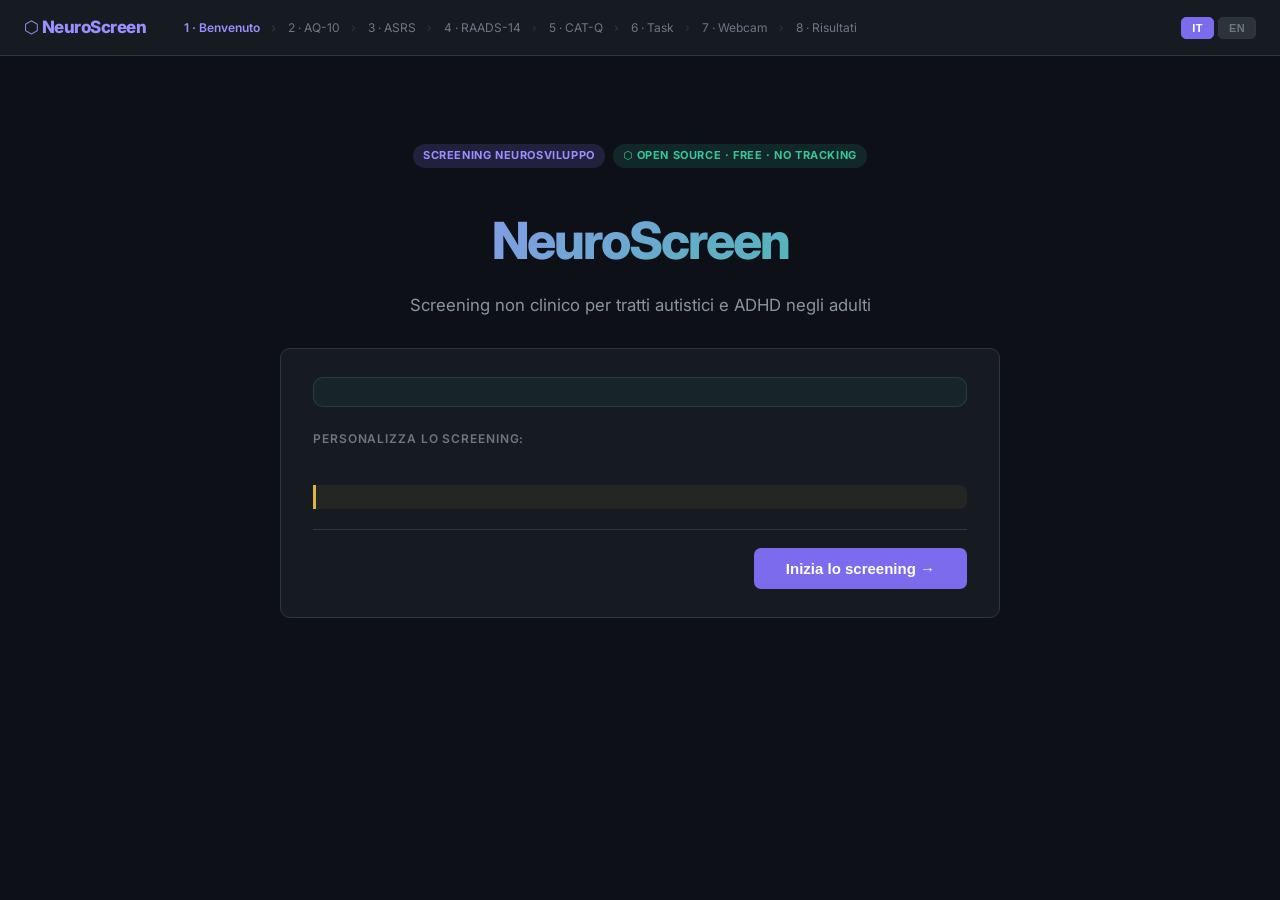
==== index.html @ d25cb87c "Initial release — NeuroScreen ASD/ADHD screener Vanilla HTML/CSS/JS app for neurodevelopmental self-" ====
<!DOCTYPE html>
<html lang="it" id="html-root">
<head>
  <meta charset="UTF-8">
  <meta name="viewport" content="width=device-width, initial-scale=1.0">
  <title>NeuroScreen — Screening ASD & ADHD</title>
  <link rel="preconnect" href="https://fonts.googleapis.com">
  <link rel="preconnect" href="https://fonts.gstatic.com" crossorigin>
  <link href="https://fonts.googleapis.com/css2?family=Inter:wght@400;500;600;700;800&display=swap" rel="stylesheet">
  <link rel="stylesheet" href="style.css">
</head>
<body>

<header>
  <div class="logo">⬡ NeuroScreen</div>
  <nav id="steps">
    <div class="step-item active" id="step-welcome">1 · Benvenuto</div>
    <div class="step-item"        id="step-aq10">2 · AQ-10</div>
    <div class="step-item"        id="step-asrs">3 · ASRS</div>
    <div class="step-item"        id="step-raads14">4 · RAADS-14</div>
    <div class="step-item"        id="step-catq">5 · CAT-Q</div>
    <div class="step-item"        id="step-tasks">6 · Task</div>
    <div class="step-item"        id="step-webcam">7 · Webcam</div>
    <div class="step-item"        id="step-results">8 · Risultati</div>
  </nav>
  <div class="lang-switch">
    <button id="lang-it" class="lang-btn active" onclick="NS.setLang('it')">IT</button>
    <button id="lang-en" class="lang-btn"        onclick="NS.setLang('en')">EN</button>
  </div>
</header>

<main>

  <!-- ═══════════════ WELCOME ═══════════════ -->
  <section id="screen-welcome" class="screen active">

    <div class="wlc-hero">
      <div class="wlc-hero-badges">
        <span class="badge badge-purple" id="wlc-badge">Screening neurosviluppo</span>
        <span class="badge oss-pill">⬡ Open Source · Free · No Tracking</span>
      </div>
      <h1 id="wlc-title">NeuroScreen</h1>
      <p class="subtitle" id="wlc-subtitle">Screening non clinico per tratti autistici e ADHD negli adulti</p>
    </div>

    <div class="card">
      <div class="oss-notice" id="wlc-oss"></div>

      <h3 class="section-label" id="wlc-select-title">Personalizza lo screening:</h3>
      <div class="test-grid" id="wlc-test-grid"></div>

      <div class="disclaimer" id="wlc-disclaimer"></div>

      <div class="wlc-footer">
        <p id="wlc-duration"></p>
        <button class="btn btn-primary btn-lg" id="wlc-start" onclick="NS.start()">
          Inizia lo screening →
        </button>
      </div>
    </div>

  </section>

  <!-- ═══════════════ AQ-10 ═══════════════ -->
  <section id="screen-aq10" class="screen">
    <div class="card">
      <span class="badge badge-purple" id="aq10-badge">AQ-10 · Autism Spectrum Quotient</span>
      <div class="q-header">
        <h2 id="aq10-num-label">Domanda <span id="aq10-num">1</span> di 10</h2>
        <div class="progress-track">
          <div class="progress-fill" id="aq10-bar" style="width:0%"></div>
        </div>
      </div>
      <div class="question-text" id="aq10-text"></div>
      <div class="options-list"  id="aq10-opts"></div>
      <div class="q-nav">
        <button class="btn btn-outline" id="aq10-prev" onclick="NS.aq10Prev()">← Indietro</button>
        <button class="btn btn-primary" id="aq10-next" onclick="NS.aq10Next()" disabled>Avanti →</button>
      </div>
    </div>
  </section>

  <!-- ═══════════════ ASRS ═══════════════ -->
  <section id="screen-asrs" class="screen">
    <div class="card">
      <span class="badge badge-teal" id="asrs-badge">ASRS-v1.1 Parte A · ADHD</span>
      <div class="q-header">
        <h2 id="asrs-num-label">Domanda <span id="asrs-num">1</span> di 6</h2>
        <div class="progress-track">
          <div class="progress-fill" id="asrs-bar" style="width:0%"></div>
        </div>
      </div>
      <div class="question-text" id="asrs-text"></div>
      <div class="options-list"  id="asrs-opts"></div>
      <div class="q-nav">
        <button class="btn btn-outline" id="asrs-prev" onclick="NS.asrsPrev()">← Indietro</button>
        <button class="btn btn-primary" id="asrs-next" onclick="NS.asrsNext()" disabled>Avanti →</button>
      </div>
    </div>
  </section>

  <!-- ═══════════════ RAADS-14 ═══════════════ -->
  <section id="screen-raads14" class="screen">
    <div class="card">
      <span class="badge badge-purple" id="raads14-badge">RAADS-14 · Ritvo Autism Scale</span>
      <div class="q-header">
        <h2 id="raads14-num-label">Domanda <span id="raads14-num">1</span> di 14</h2>
        <div class="progress-track">
          <div class="progress-fill" id="raads14-bar" style="width:0%"></div>
        </div>
      </div>
      <div id="raads14-note"></div>
      <div class="question-text" id="raads14-text"></div>
      <div class="options-list"  id="raads14-opts"></div>
      <div class="q-nav">
        <button class="btn btn-outline" id="raads14-prev" onclick="NS.raads14Prev()">← Indietro</button>
        <button class="btn btn-primary" id="raads14-next" onclick="NS.raads14Next()" disabled>Avanti →</button>
      </div>
    </div>
  </section>

  <!-- ═══════════════ CAT-Q ═══════════════ -->
  <section id="screen-catq" class="screen">
    <div class="card">
      <span class="badge badge-warn" id="catq-badge">CAT-Q · Camouflaging Autistic Traits</span>
      <div class="q-header">
        <h2>Domanda <span id="catq-num">1</span> di 25</h2>
        <div class="progress-track">
          <div class="progress-fill" id="catq-bar" style="width:0%"></div>
        </div>
      </div>
      <div id="catq-instr"></div>
      <div class="question-text" id="catq-text"></div>
      <div id="catq-opts" style="margin-bottom:24px"></div>
      <div class="q-nav">
        <button class="btn btn-outline" id="catq-prev" onclick="NS.catqPrev()">← Indietro</button>
        <button class="btn btn-primary" id="catq-next" onclick="NS.catqNext()" disabled>Avanti →</button>
      </div>
      <div style="text-align:center;margin-top:14px">
        <button class="btn btn-outline" id="catq-skip" onclick="NS.skipCatq()" style="font-size:12px;opacity:.7">Salta questo test →</button>
      </div>
    </div>
  </section>

  <!-- ═══════════════ TASKS ═══════════════ -->
  <section id="screen-tasks" class="screen">
    <!-- rendered by JS -->
  </section>

  <!-- ═══════════════ WEBCAM ═══════════════ -->
  <section id="screen-webcam" class="screen">
    <!-- rendered by JS -->
  </section>

  <!-- ═══════════════ RESULTS ═══════════════ -->
  <section id="screen-results" class="screen">
    <!-- rendered by JS -->
  </section>

</main>

<!-- load order matters: lang → ui → data → state → logic → main -->
<script src="js/lang.js"></script>
<script src="js/ui.js"></script>
<script src="js/data.js"></script>
<script src="js/state.js"></script>
<script src="js/scoring.js"></script>
<script src="js/nav.js"></script>
<script src="js/tasks.js"></script>
<script src="js/aq10.js"></script>
<script src="js/asrs.js"></script>
<script src="js/raads.js"></script>
<script src="js/catq.js"></script>
<script src="js/cpt.js"></script>
<script src="js/social.js"></script>
<script src="js/webcam.js"></script>
<script src="js/refs.js"></script>
<script src="js/results.js"></script>
<script src="js/storage.js"></script>
<script src="js/main.js"></script>
</body>
</html>
---- style.css ----
/* NeuroScreen — ASD & ADHD Screener */

*, *::before, *::after { box-sizing: border-box; margin: 0; padding: 0; }

:root {
  --bg:       #0d1117;
  --surf:     #161b22;
  --surf2:    #21262d;
  --surf3:    #2d333b;
  --border:   #30363d;
  --primary:  #7c6bec;
  --primary2: #9d8eff;
  --teal:     #3fb950;
  --teal2:    #38c4a0;
  --warn:     #e3b341;
  --danger:   #f85149;
  --text:     #c9d1d9;
  --text2:    #8b949e;
  --text3:    #6e7681;
  --radius:   10px;
  --shadow:   0 4px 24px rgba(0,0,0,.4);
}

body {
  font-family: 'Inter', 'Segoe UI', system-ui, -apple-system, sans-serif;
  background: var(--bg);
  color: var(--text);
  min-height: 100vh;
  line-height: 1.6;
  font-size: 15px;
  -webkit-font-smoothing: antialiased;
}

/* ── Header / Steps ── */
header {
  display: flex;
  align-items: center;
  gap: 24px;
  padding: 0 24px;
  height: 56px;
  background: var(--surf);
  border-bottom: 1px solid var(--border);
  position: sticky;
  top: 0;
  z-index: 100;
}

.logo {
  font-size: 17px;
  font-weight: 800;
  color: var(--primary2);
  letter-spacing: -0.5px;
  white-space: nowrap;
}

#steps {
  display: flex;
  align-items: center;
  gap: 0;
  overflow-x: auto;
  scrollbar-width: none;
}
#steps::-webkit-scrollbar { display: none; }

.step-item {
  display: flex;
  align-items: center;
  gap: 6px;
  padding: 6px 14px;
  font-size: 12px;
  color: var(--text3);
  white-space: nowrap;
  position: relative;
  transition: color .2s;
}
.step-item::after {
  content: '›';
  position: absolute;
  right: -2px;
  color: var(--border);
}
.step-item:last-child::after { display: none; }
.step-item.active  { color: var(--primary2); font-weight: 600; }
.step-item.done    { color: var(--teal); }

/* ── Screens ── */
main { max-width: 760px; margin: 0 auto; padding: 36px 20px 80px; }

.screen { display: none; }
.screen.active { display: block; animation: fadeUp .25s ease; }

@keyframes fadeUp {
  from { opacity: 0; transform: translateY(8px); }
  to   { opacity: 1; transform: translateY(0); }
}

/* ── Card ── */
.card {
  background: var(--surf);
  border: 1px solid var(--border);
  border-radius: var(--radius);
  padding: 28px 32px;
  margin-bottom: 20px;
}

.card-sm { padding: 20px 24px; }

/* ── Badge ── */
.badge {
  display: inline-block;
  padding: 3px 10px;
  border-radius: 20px;
  font-size: 11px;
  font-weight: 700;
  letter-spacing: .6px;
  text-transform: uppercase;
  margin-bottom: 14px;
}
.badge-purple { background: rgba(124,107,236,.18); color: var(--primary2); }
.badge-teal   { background: rgba(56,196,160,.15);  color: var(--teal2); }
.badge-warn   { background: rgba(227,179,65,.15);  color: var(--warn); }

/* ── Typography ── */
h1 { font-size: 2rem; font-weight: 700; letter-spacing: -0.5px; margin-bottom: 8px; }
h2 { font-size: 1.35rem; font-weight: 600; margin-bottom: 6px; letter-spacing: -0.3px; }
h3 { font-size: 1rem; font-weight: 600; margin-bottom: 6px; }
p  { color: var(--text2); margin-bottom: 12px; }
p:last-child { margin-bottom: 0; }

.subtitle { font-size: 1.05rem; color: var(--text2); margin-bottom: 20px; }
.section-label {
  font-size: 0.75rem;
  text-transform: uppercase;
  letter-spacing: 0.9px;
  color: var(--text3);
  font-weight: 600;
  margin-bottom: 14px;
}

/* ── Disclaimer box ── */
.disclaimer {
  background: rgba(227,179,65,.07);
  border-left: 3px solid var(--warn);
  border-radius: 0 8px 8px 0;
  padding: 12px 16px;
  margin: 16px 0;
  font-size: 13px;
  color: var(--text2);
}
.disclaimer strong { color: var(--warn); }

/* ── Feature list (legacy, kept for compat) ── */
.features-list {
  list-style: none;
  margin: 16px 0 20px;
}
.features-list li {
  padding: 8px 0;
  border-bottom: 1px solid var(--border);
  font-size: 14px;
  color: var(--text2);
}
.features-list li:last-child { border-bottom: none; }
.features-list li strong { color: var(--text); }

/* ── Welcome hero ── */
.wlc-hero {
  text-align: center;
  padding: 52px 20px 30px;
}
.wlc-hero-badges {
  display: flex;
  align-items: center;
  justify-content: center;
  flex-wrap: wrap;
  gap: 8px;
  margin-bottom: 18px;
}
.wlc-hero h1 {
  font-size: 3.2rem;
  font-weight: 800;
  letter-spacing: -2px;
  margin-bottom: 10px;
  background: linear-gradient(135deg, var(--primary2) 0%, var(--teal2) 100%);
  -webkit-background-clip: text;
  -webkit-text-fill-color: transparent;
  background-clip: text;
}
.oss-pill {
  background: rgba(56, 196, 160, 0.12);
  color: var(--teal2);
  font-size: 11px;
}

/* ── Open-source notice ── */
.oss-notice {
  background: rgba(56, 196, 160, 0.06);
  border: 1px solid rgba(56, 196, 160, 0.18);
  border-radius: var(--radius);
  padding: 14px 18px;
  margin-bottom: 22px;
  font-size: 13px;
  color: var(--text2);
  line-height: 1.65;
}
.oss-notice strong { color: var(--teal2); }

/* ── Test selection grid ── */
.test-grid {
  display: grid;
  grid-template-columns: 1fr 1fr;
  gap: 10px;
  margin-bottom: 22px;
}
.test-card {
  background: var(--surf2);
  border: 1px solid var(--border);
  border-radius: var(--radius);
  padding: 14px 16px;
  transition: border-color .15s, background .15s;
}
.test-card:has(input:checked) {
  border-color: rgba(124, 107, 236, 0.45);
  background: rgba(124, 107, 236, 0.04);
}
.test-card-header {
  display: flex;
  align-items: center;
  gap: 12px;
  margin-bottom: 8px;
}
.test-card-title {
  font-size: 13px;
  font-weight: 600;
  color: var(--text);
  line-height: 1.3;
}
.test-card-meta {
  font-size: 11px;
  color: var(--text3);
  margin-top: 2px;
}
.test-card-desc {
  font-size: 12px;
  color: var(--text2);
  margin: 0;
  line-height: 1.55;
}

/* ── Toggle switch ── */
.ts-toggle {
  position: relative;
  display: inline-block;
  width: 38px;
  height: 21px;
  flex-shrink: 0;
  cursor: pointer;
}
.ts-toggle input { opacity: 0; width: 0; height: 0; position: absolute; }
.ts-slider {
  position: absolute;
  inset: 0;
  background: var(--surf3);
  border-radius: 21px;
  border: 1px solid var(--border);
  transition: background .2s, border-color .2s;
}
.ts-slider::before {
  content: '';
  position: absolute;
  height: 15px;
  width: 15px;
  left: 2px;
  top: 2px;
  background: var(--text3);
  border-radius: 50%;
  transition: transform .2s, background .2s;
}
.ts-toggle input:checked + .ts-slider              { background: var(--primary); border-color: var(--primary); }
.ts-toggle input:checked + .ts-slider::before      { transform: translateX(17px); background: #fff; }

/* ── Welcome footer (duration + CTA) ── */
.wlc-footer {
  display: flex;
  align-items: center;
  justify-content: space-between;
  flex-wrap: wrap;
  gap: 14px;
  margin-top: 20px;
  padding-top: 18px;
  border-top: 1px solid var(--border);
}
.wlc-footer p { margin: 0; font-size: 13px; color: var(--text2); }

/* ── Question block ── */
.q-header {
  display: flex;
  align-items: center;
  gap: 16px;
  margin-bottom: 24px;
}
.q-header h2 { margin-bottom: 0; white-space: nowrap; font-size: 1.1rem; }

.progress-track {
  flex: 1;
  height: 4px;
  background: var(--surf3);
  border-radius: 4px;
  overflow: hidden;
}
.progress-fill {
  height: 100%;
  background: linear-gradient(90deg, var(--primary), var(--teal2));
  border-radius: 4px;
  transition: width .35s ease;
}

.question-text {
  font-size: 1.05rem;
  font-weight: 500;
  color: var(--text);
  margin-bottom: 18px;
  line-height: 1.5;
}

.options-list { display: flex; flex-direction: column; gap: 8px; margin-bottom: 24px; }

.opt-btn {
  background: var(--surf2);
  border: 2px solid transparent;
  border-radius: 8px;
  padding: 11px 16px;
  text-align: left;
  font-size: 14px;
  color: var(--text2);
  cursor: pointer;
  transition: all .15s ease;
}
.opt-btn:hover  { border-color: var(--primary); color: var(--text); }
.opt-btn.sel    { border-color: var(--primary); background: rgba(124,107,236,.12); color: var(--text); }

.q-nav {
  display: flex;
  justify-content: space-between;
  align-items: center;
  padding-top: 4px;
}

/* ── Buttons ── */
.btn {
  display: inline-flex;
  align-items: center;
  gap: 6px;
  padding: 10px 24px;
  border-radius: 7px;
  border: none;
  font-size: 14px;
  font-weight: 600;
  cursor: pointer;
  transition: all .15s ease;
}
.btn-primary  { background: var(--primary); color: #fff; }
.btn-primary:hover { background: var(--primary2); transform: translateY(-1px); }
.btn-primary:disabled { opacity: .35; cursor: not-allowed; transform: none; }
.btn-outline  { background: transparent; border: 2px solid var(--border); color: var(--text2); }
.btn-outline:hover { border-color: var(--primary); color: var(--text); }
.btn-teal     { background: var(--teal2); color: #0d1117; }
.btn-teal:hover { background: #57d9bc; }
.btn-danger   { background: var(--danger); color: #fff; }
.btn-lg       { padding: 12px 32px; font-size: 15px; }
.btn-sm       { padding: 6px 14px;  font-size: 12px; }

/* ── CPT Task ── */
.cpt-box {
  display: flex;
  flex-direction: column;
  align-items: center;
  padding: 20px 0;
}

#cpt-letter {
  width: 160px;
  height: 160px;
  border-radius: 14px;
  background: var(--surf2);
  border: 2px solid var(--border);
  display: flex;
  align-items: center;
  justify-content: center;
  font-size: 5.5rem;
  font-weight: 900;
  color: var(--text);
  letter-spacing: -2px;
  margin: 20px 0;
  transition: border-color .08s, background .08s;
  user-select: none;
}
#cpt-letter.target-shown { border-color: var(--primary); background: rgba(124,107,236,.1); }
#cpt-letter.hit          { border-color: var(--teal2); background: rgba(56,196,160,.12); color: var(--teal2); }
#cpt-letter.miss         { border-color: var(--danger); background: rgba(248,81,73,.1); }
#cpt-letter.false-alarm  { border-color: var(--danger); background: rgba(248,81,73,.1); color: var(--danger); }

.cpt-instruction {
  font-size: 0.9rem;
  color: var(--text2);
  text-align: center;
  margin-bottom: 8px;
}
.cpt-key-hint {
  display: inline-block;
  background: var(--surf3);
  border: 1px solid var(--border);
  border-radius: 5px;
  padding: 2px 8px;
  font-family: monospace;
  font-size: 13px;
}

.timer-wrap { width: 100%; margin-bottom: 8px; }
.timer-bar  { height: 5px; background: var(--surf3); border-radius: 5px; overflow: hidden; }
.timer-fill {
  height: 100%;
  background: linear-gradient(90deg, var(--primary), var(--teal2));
  border-radius: 5px;
  transition: width .1s linear;
}
.timer-label { font-size: 12px; color: var(--text3); margin-top: 4px; text-align: right; }

.cpt-stats { display: flex; gap: 28px; margin-top: 16px; }
.cpt-stat  { text-align: center; }
.cpt-stat-val { font-size: 1.5rem; font-weight: 700; color: var(--primary2); }
.cpt-stat-lbl { font-size: 11px; color: var(--text3); text-transform: uppercase; letter-spacing: .4px; }

#cpt-respond-btn {
  width: 160px;
  height: 56px;
  font-size: 1.1rem;
  border-radius: 10px;
}

/* ── Social Attention Test ── */

/* Fase lettura */
.reading-phase {
  background: var(--surf2);
  border: 1px solid var(--border);
  border-radius: var(--radius);
  padding: 20px 24px 16px;
  margin: 8px 0 16px;
}
.reading-trial-num {
  font-size: 11px;
  text-transform: uppercase;
  letter-spacing: .5px;
  color: var(--text3);
  margin-bottom: 10px;
}
.reading-label {
  font-size: 12px;
  text-transform: uppercase;
  letter-spacing: .5px;
  color: var(--primary2);
  margin-bottom: 10px;
  font-weight: 600;
}
.reading-text {
  font-size: 15px;
  color: var(--text);
  line-height: 1.75;
  margin-bottom: 14px;
  padding: 12px 16px;
  background: var(--surf3);
  border-radius: 8px;
  border-left: 3px solid var(--primary);
}
.reading-hint {
  font-size: 12px;
  color: var(--text3);
  font-style: italic;
  margin-bottom: 12px;
}
.reading-bar-wrap {
  height: 3px;
  background: var(--surf3);
  border-radius: 3px;
  overflow: hidden;
}
.reading-bar-fill {
  height: 100%;
  width: 0%;
  background: linear-gradient(90deg, var(--primary), var(--teal2));
  border-radius: 3px;
}

.face-wrap {
  display: flex;
  justify-content: center;
  margin: 16px 0;
  position: relative;
}

#face-overlay {
  position: absolute;
  inset: 0;
  background: var(--surf);
  border-radius: 12px;
  transition: opacity .12s ease;
  pointer-events: none;
}

.face-regions {
  display: grid;
  grid-template-columns: 1fr 1fr;
  gap: 10px;
  margin-top: 16px;
}
.region-btn {
  background: var(--surf2);
  border: 2px solid var(--border);
  border-radius: 8px;
  padding: 14px;
  font-size: 14px;
  font-weight: 600;
  color: var(--text2);
  cursor: pointer;
  text-align: center;
  transition: all .15s;
}
.region-btn:hover { border-color: var(--primary2); color: var(--text); }
.region-btn-wide  {
  grid-column: 1 / -1;
  background: var(--surf3);
  border-color: var(--surf3);
  color: var(--text3);
  font-weight: 500;
}
.region-btn-wide:hover { border-color: var(--text3); color: var(--text2); }

/* ── Webcam ── */
#webcam-wrap {
  position: relative;
  width: 320px;
  margin: 0 auto 16px;
  border-radius: 10px;
  overflow: hidden;
}
#cam-video {
  width: 320px;
  height: 240px;
  object-fit: cover;
  display: block;
  transform: scaleX(-1);
}
#cam-canvas {
  position: absolute;
  top: 0; left: 0;
  width: 320px;
  height: 240px;
  pointer-events: none;
  transform: scaleX(-1);
}
.cam-status {
  position: absolute;
  bottom: 8px;
  left: 50%;
  transform: translateX(-50%);
  background: rgba(0,0,0,.65);
  color: #fff;
  font-size: 11px;
  padding: 3px 10px;
  border-radius: 20px;
  white-space: nowrap;
}

.metric-row { display: grid; grid-template-columns: repeat(3, 1fr); gap: 12px; margin: 16px 0; }
.metric-card { background: var(--surf2); border-radius: 8px; padding: 14px; text-align: center; }
.metric-val  { font-size: 1.8rem; font-weight: 700; color: var(--primary2); }
.metric-lbl  { font-size: 11px; color: var(--text3); margin-top: 3px; }

.server-notice {
  background: rgba(124,107,236,.08);
  border: 1px solid rgba(124,107,236,.25);
  border-radius: 8px;
  padding: 16px 20px;
  font-size: 13px;
  color: var(--text2);
  margin-bottom: 16px;
}
.server-notice code {
  background: var(--surf3);
  padding: 2px 6px;
  border-radius: 4px;
  font-size: 12px;
  color: var(--primary2);
}

/* ── Results ── */
.result-grid { display: grid; grid-template-columns: 1fr 1fr; gap: 16px; margin-bottom: 20px; }

.result-block {
  background: var(--surf2);
  border: 1px solid var(--border);
  border-radius: var(--radius);
  padding: 20px;
  text-align: center;
}
.result-score { font-size: 2.8rem; font-weight: 700; margin-bottom: 2px; }
.result-max   { font-size: 13px; color: var(--text3); }
.result-name  { font-size: 11px; color: var(--text3); text-transform: uppercase; letter-spacing: .5px; margin-bottom: 10px; }
.result-chip  {
  display: inline-block;
  padding: 4px 12px;
  border-radius: 20px;
  font-size: 11px;
  font-weight: 700;
  text-transform: uppercase;
  letter-spacing: .4px;
}
.chip-low   { background: rgba(63,185,80,.15);  color: var(--teal); }
.chip-mid   { background: rgba(227,179,65,.15); color: var(--warn); }
.chip-high  { background: rgba(248,81,73,.15);  color: var(--danger); }

.cpt-result-row { display: flex; flex-wrap: wrap; gap: 12px; margin: 12px 0; }
.cpt-pill {
  background: var(--surf3);
  border-radius: 20px;
  padding: 5px 14px;
  font-size: 13px;
  color: var(--text2);
}
.cpt-pill span { font-weight: 700; color: var(--text); }

.profile-box {
  background: linear-gradient(135deg, rgba(124,107,236,.08), rgba(56,196,160,.05));
  border: 1px solid rgba(124,107,236,.2);
  border-radius: var(--radius);
  padding: 20px 24px;
  margin-bottom: 20px;
}
.profile-box h3 { color: var(--primary2); margin-bottom: 8px; }

/* ── Score bar ── */
.score-bar-wrap { margin: 6px 0 2px; }
.score-bar {
  height: 6px;
  background: var(--surf3);
  border-radius: 6px;
  overflow: hidden;
  margin-bottom: 3px;
}
.score-bar-fill {
  height: 100%;
  border-radius: 6px;
  transition: width .5s ease .2s;
}
.score-bar-fill.purple { background: linear-gradient(90deg, var(--primary), var(--primary2)); }
.score-bar-fill.teal   { background: linear-gradient(90deg, var(--teal2), var(--teal)); }
.score-bar-fill.warn   { background: linear-gradient(90deg, var(--warn), #f0a30a); }

/* ── Restore banner ── */
#restore-banner {
  position: sticky;
  top: 56px;
  z-index: 90;
  background: rgba(124,107,236,.12);
  border-bottom: 1px solid rgba(124,107,236,.25);
  padding: 10px 24px;
}
.restore-inner {
  display: flex;
  align-items: center;
  gap: 16px;
  max-width: 760px;
  margin: 0 auto;
  flex-wrap: wrap;
}
.restore-text { font-size: 13px; color: var(--text2); flex: 1; }
.restore-text em { color: var(--text3); }
.restore-btns { display: flex; gap: 8px; }

/* ── CAT-Q Likert scale ── */
.likert-anchors {
  display: flex;
  justify-content: space-between;
  font-size: 11px;
  color: var(--text3);
  margin-bottom: 8px;
}
.likert-btns {
  display: flex;
  gap: 8px;
  justify-content: center;
}
.likert-btn {
  width: 44px;
  height: 44px;
  border-radius: 8px;
  border: 2px solid var(--border);
  background: var(--surf2);
  color: var(--text2);
  font-size: 15px;
  font-weight: 600;
  cursor: pointer;
  transition: all .15s ease;
  flex-shrink: 0;
}
.likert-btn:hover { border-color: var(--warn); color: var(--text); }
.likert-btn.sel   { border-color: var(--warn); background: rgba(227,179,65,.15); color: var(--warn); }

/* ── Results 4-column grid ── */
.result-grid-4 { grid-template-columns: repeat(4, 1fr); }

/* ── Print / export ── */
.actions-row { display: flex; gap: 12px; flex-wrap: wrap; margin-top: 24px; }

/* ── Lang switch ── */
.lang-switch {
  display: flex;
  gap: 4px;
  margin-left: auto;
  flex-shrink: 0;
}
.lang-btn {
  background: var(--surf3);
  border: 1px solid var(--border);
  border-radius: 5px;
  padding: 4px 10px;
  font-size: 11px;
  font-weight: 700;
  color: var(--text3);
  cursor: pointer;
  letter-spacing: .4px;
  transition: all .15s;
}
.lang-btn:hover  { border-color: var(--primary); color: var(--text); }
.lang-btn.active { background: var(--primary); border-color: var(--primary); color: #fff; }

/* ── Scientific References ── */
.refs-block h3 { color: var(--primary2); margin-bottom: 12px; }
.refs-list {
  list-style: none;
  display: flex;
  flex-direction: column;
  gap: 10px;
}
.refs-list li {
  font-size: 12px;
  color: var(--text3);
  line-height: 1.6;
  padding-left: 0;
}
.refs-list em { color: var(--text2); font-style: italic; }
.ref-badge {
  display: inline-block;
  padding: 2px 7px;
  border-radius: 4px;
  font-size: 10px;
  font-weight: 700;
  letter-spacing: .4px;
  text-transform: uppercase;
  margin-right: 6px;
  background: rgba(124,107,236,.18);
  color: var(--primary2);
}
.ref-badge-teal { background: rgba(56,196,160,.15); color: var(--teal2); }
.ref-badge-warn { background: rgba(227,179,65,.15);  color: var(--warn); }
.ref-link {
  display: inline-block;
  margin-left: 6px;
  font-size: 11px;
  color: var(--primary2);
  text-decoration: none;
  opacity: .8;
}
.ref-link:hover { opacity: 1; text-decoration: underline; }

/* ── Responsive ── */
@media (max-width: 600px) {
  .card { padding: 20px 16px; }
  h1 { font-size: 1.6rem; }
  .result-grid   { grid-template-columns: 1fr 1fr; }
  .result-grid-4 { grid-template-columns: 1fr 1fr; }
  .metric-row    { grid-template-columns: 1fr 1fr; }
  .face-regions  { grid-template-columns: 1fr 1fr; }
  .likert-btn    { width: 36px; height: 36px; font-size: 13px; }
  header { padding: 0 12px; gap: 12px; }
  .logo  { font-size: 14px; }
  .wlc-hero { padding: 32px 16px 20px; }
  .wlc-hero h1 { font-size: 2.2rem; letter-spacing: -1px; }
  .test-grid { grid-template-columns: 1fr; }
  .wlc-footer { flex-direction: column; align-items: stretch; }
  .wlc-footer .btn { width: 100%; justify-content: center; }
}

/* ── Loading spinner ── */
.spinner {
  width: 32px; height: 32px;
  border: 3px solid var(--surf3);
  border-top-color: var(--primary);
  border-radius: 50%;
  animation: spin .7s linear infinite;
  margin: 20px auto;
}
@keyframes spin { to { transform: rotate(360deg); } }
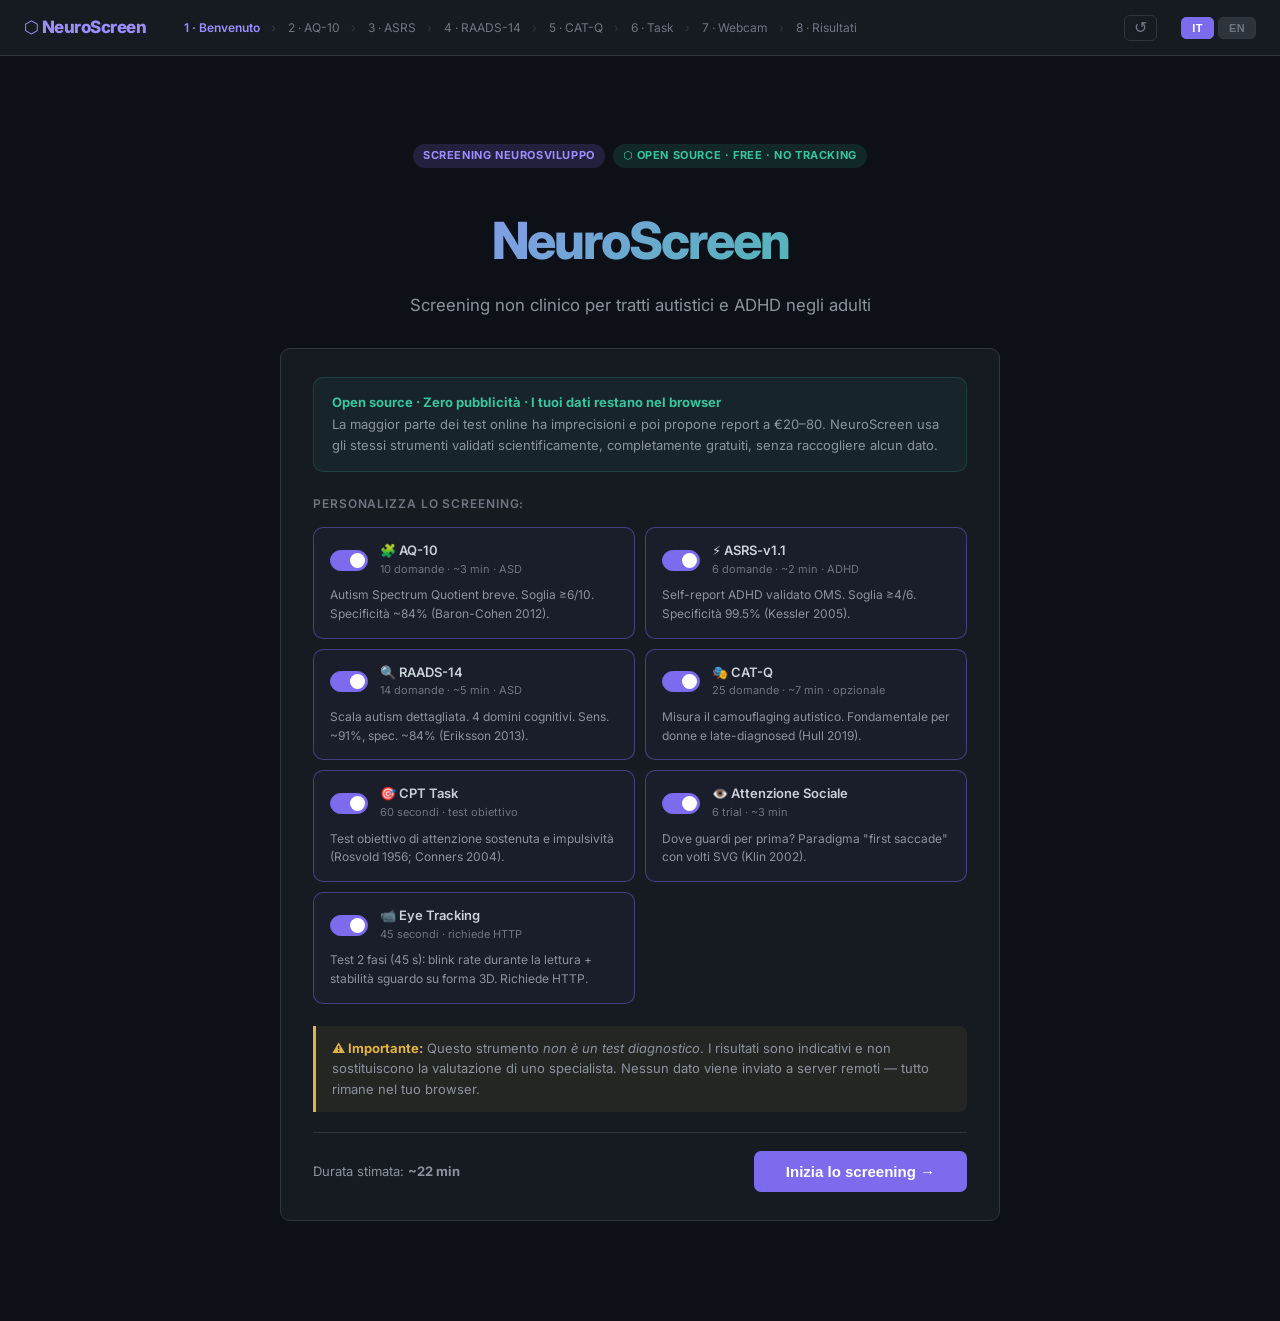
==== commit 221ac652: "feat: social distratto button, webcam-before-social, persistent restart, better SVG faces - Social a" ====
--- a/index.html
+++ b/index.html
@@ -23,6 +23,7 @@
     <div class="step-item"        id="step-webcam">7 · Webcam</div>
     <div class="step-item"        id="step-results">8 · Risultati</div>
   </nav>
+  <button class="header-restart-btn" id="header-restart-btn" onclick="NS.restart()" title="Ricomincia / Restart">↺</button>
   <div class="lang-switch">
     <button id="lang-it" class="lang-btn active" onclick="NS.setLang('it')">IT</button>
     <button id="lang-en" class="lang-btn"        onclick="NS.setLang('en')">EN</button>
--- a/style.css
+++ b/style.css
@@ -399,6 +399,7 @@
 #cpt-letter.hit          { border-color: var(--teal2); background: rgba(56,196,160,.12); color: var(--teal2); }
 #cpt-letter.miss         { border-color: var(--danger); background: rgba(248,81,73,.1); }
 #cpt-letter.false-alarm  { border-color: var(--danger); background: rgba(248,81,73,.1); color: var(--danger); }
+#cpt-letter.late-hit     { border-color: var(--warn);   background: rgba(255,204,0,.10); color: var(--warn); }
 
 .cpt-instruction {
   font-size: 0.9rem;
@@ -536,7 +537,32 @@
 }
 .region-btn-wide:hover { border-color: var(--text3); color: var(--text2); }
 
-/* ── Webcam ── */
+/* ── Webcam setup ── */
+.webcam-privacy-box {
+  background: rgba(56,196,160,.07);
+  border: 1px solid rgba(56,196,160,.2);
+  border-radius: 8px;
+  padding: 12px 16px;
+  margin-bottom: 18px;
+  font-size: 13px;
+  color: var(--text2);
+  line-height: 1.6;
+}
+.webcam-section-label {
+  font-size: 12px;
+  font-weight: 700;
+  color: var(--text);
+  margin-bottom: 8px;
+}
+.webcam-tips {
+  padding-left: 20px;
+  font-size: 14px;
+  color: var(--text2);
+  margin-bottom: 4px;
+}
+.webcam-tips li { margin-bottom: 5px; }
+
+/* ── Webcam (legacy wrap, kept for compat) ── */
 #webcam-wrap {
   position: relative;
   width: 320px;
@@ -713,11 +739,26 @@
 /* ── Print / export ── */
 .actions-row { display: flex; gap: 12px; flex-wrap: wrap; margin-top: 24px; }
 
+/* ── Header restart button ── */
+.header-restart-btn {
+  background: transparent;
+  border: 1px solid var(--border);
+  border-radius: 6px;
+  color: var(--text3);
+  font-size: 16px;
+  line-height: 1;
+  padding: 4px 9px;
+  cursor: pointer;
+  margin-left: auto;
+  flex-shrink: 0;
+  transition: border-color .15s, color .15s;
+}
+.header-restart-btn:hover { border-color: var(--danger); color: var(--danger); }
+
 /* ── Lang switch ── */
 .lang-switch {
   display: flex;
   gap: 4px;
-  margin-left: auto;
   flex-shrink: 0;
 }
 .lang-btn {
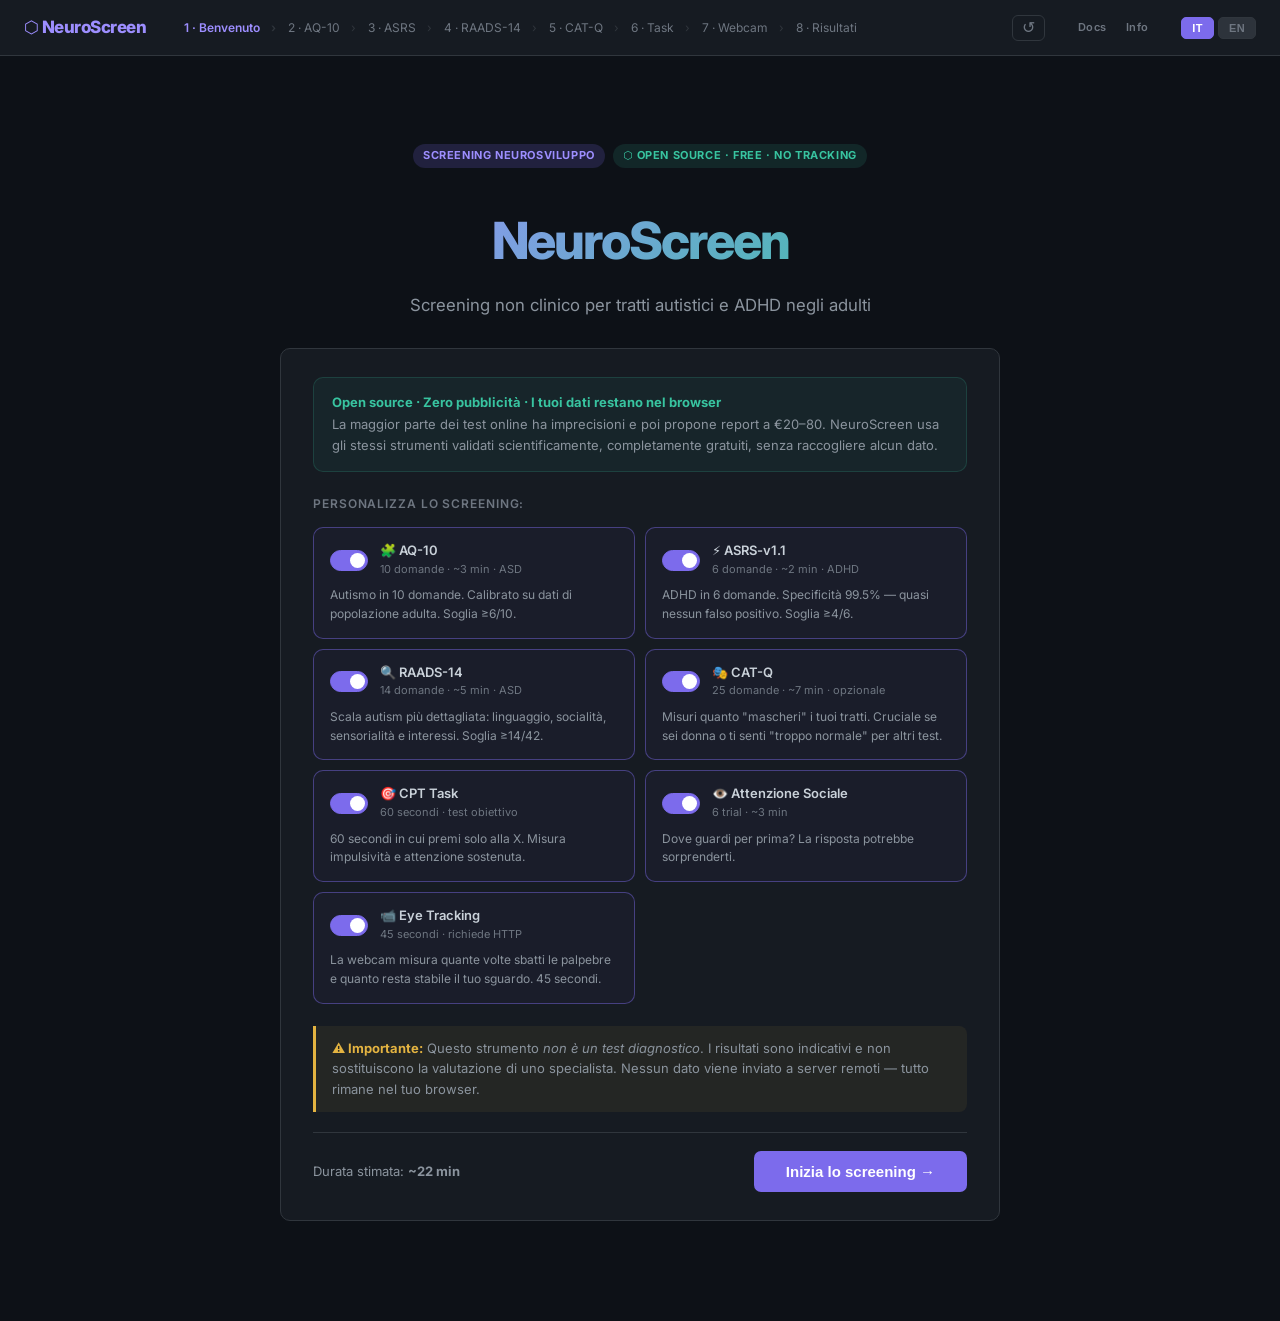
==== commit 6414ea3b: "feat: add Docs and Info pages with full scientific references - docs.html: complete bibliographic re" ====
--- a/index.html
+++ b/index.html
@@ -24,6 +24,10 @@
     <div class="step-item"        id="step-results">8 · Risultati</div>
   </nav>
   <button class="header-restart-btn" id="header-restart-btn" onclick="NS.restart()" title="Ricomincia / Restart">↺</button>
+  <div class="header-nav-links">
+    <a href="docs.html" class="header-link">Docs</a>
+    <a href="info.html" class="header-link">Info</a>
+  </div>
   <div class="lang-switch">
     <button id="lang-it" class="lang-btn active" onclick="NS.setLang('it')">IT</button>
     <button id="lang-en" class="lang-btn"        onclick="NS.setLang('en')">EN</button>
--- a/style.css
+++ b/style.css
@@ -688,8 +688,8 @@
   position: sticky;
   top: 56px;
   z-index: 90;
-  background: rgba(124,107,236,.12);
-  border-bottom: 1px solid rgba(124,107,236,.25);
+  background: var(--surf2);
+  border-bottom: 1px solid rgba(124,107,236,.4);
   padding: 10px 24px;
 }
 .restore-inner {
@@ -776,7 +776,38 @@
 .lang-btn:hover  { border-color: var(--primary); color: var(--text); }
 .lang-btn.active { background: var(--primary); border-color: var(--primary); color: #fff; }
 
+/* ── Results section labels ── */
+.results-section-label {
+  font-size: 10px;
+  text-transform: uppercase;
+  letter-spacing: 1px;
+  color: var(--text3);
+  font-weight: 700;
+  padding: 6px 0 5px;
+  border-bottom: 1px solid var(--border);
+  margin: 8px 0 14px;
+}
+
 /* ── Scientific References ── */
+.refs-header {
+  display: flex;
+  align-items: center;
+  justify-content: space-between;
+  margin-bottom: 0;
+}
+.refs-header h3 { margin-bottom: 0; color: var(--primary2); }
+.refs-toggle-btn {
+  background: transparent;
+  border: 1px solid var(--border);
+  border-radius: 5px;
+  padding: 3px 10px;
+  font-size: 11px;
+  color: var(--text3);
+  cursor: pointer;
+  flex-shrink: 0;
+  transition: border-color .15s, color .15s;
+}
+.refs-toggle-btn:hover { border-color: var(--primary); color: var(--primary2); }
 .refs-block h3 { color: var(--primary2); margin-bottom: 12px; }
 .refs-list {
   list-style: none;
@@ -833,6 +864,57 @@
   .wlc-footer .btn { width: 100%; justify-content: center; }
 }
 
+/* ── Header page links (Docs / Info) ── */
+.header-nav-links {
+  display: flex;
+  gap: 2px;
+  flex-shrink: 0;
+}
+.header-link {
+  font-size: 11px;
+  font-weight: 600;
+  color: var(--text3);
+  text-decoration: none;
+  padding: 4px 9px;
+  border-radius: 5px;
+  letter-spacing: .3px;
+  transition: color .15s, background .15s;
+  white-space: nowrap;
+}
+.header-link:hover  { color: var(--text2); background: var(--surf2); }
+.header-link.active { color: var(--primary2); background: rgba(124,107,236,.1); }
+
+/* ── Docs page ── */
+.docs-acc-row { display: flex; gap: 10px; flex-wrap: wrap; margin: 10px 0 14px; }
+.docs-acc-pill {
+  background: var(--surf2);
+  border: 1px solid var(--border);
+  border-radius: 6px;
+  padding: 6px 12px;
+  font-size: 12px;
+}
+.docs-acc-pill-label { font-size: 10px; color: var(--text3); text-transform: uppercase; letter-spacing: .4px; margin-bottom: 2px; }
+.docs-acc-pill-val   { font-weight: 700; color: var(--text); font-size: 13px; }
+.docs-scoring {
+  background: rgba(227,179,65,.06);
+  border-left: 3px solid var(--warn);
+  border-radius: 0 8px 8px 0;
+  padding: 12px 16px;
+  margin: 12px 0;
+  font-size: 13px;
+  color: var(--text2);
+  line-height: 1.7;
+}
+.docs-scoring strong { color: var(--text); }
+.docs-code {
+  background: var(--surf3);
+  padding: 1px 6px;
+  border-radius: 3px;
+  font-size: 11px;
+  color: var(--primary2);
+  font-family: monospace;
+}
+
 /* ── Loading spinner ── */
 .spinner {
   width: 32px; height: 32px;
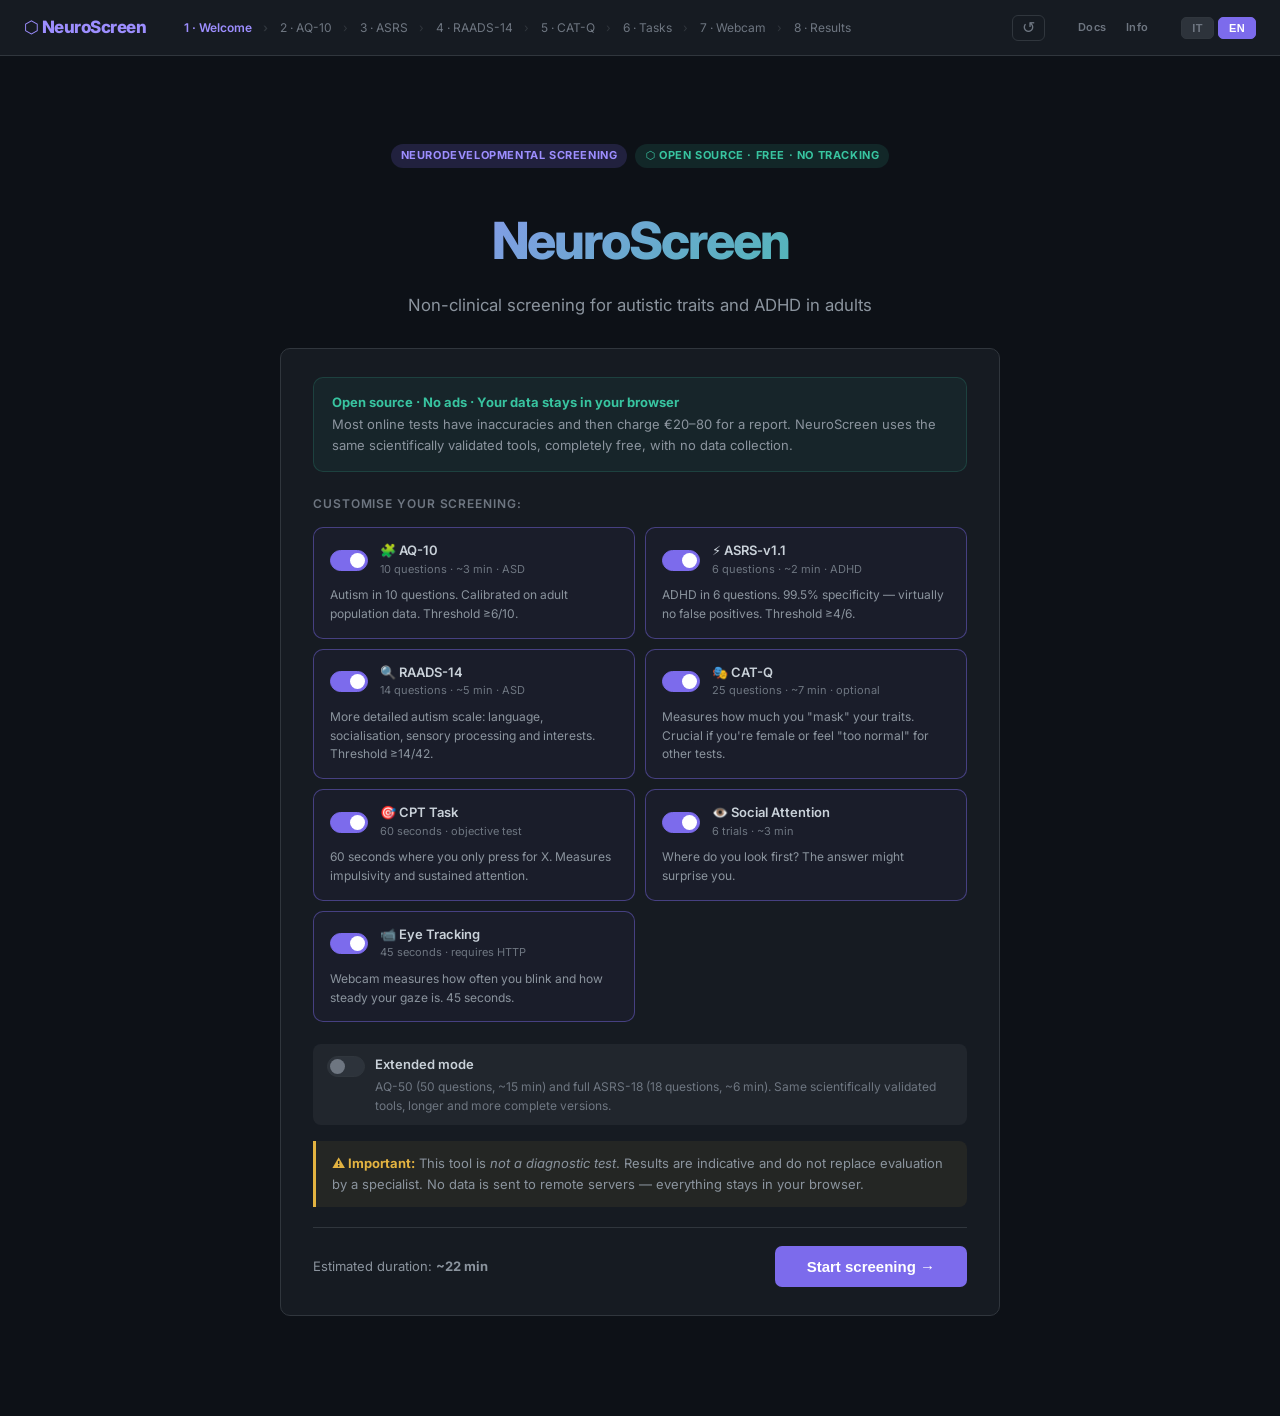
==== commit 4ff7a17f: "feat: extended mode (AQ-50 + ASRS-18) with welcome screen toggle - Toggle disabilitato di default ne" ====
--- a/index.html
+++ b/index.html
@@ -54,6 +54,17 @@
       <h3 class="section-label" id="wlc-select-title">Personalizza lo screening:</h3>
       <div class="test-grid" id="wlc-test-grid"></div>
 
+      <div style="margin-top:8px;padding:10px 14px;border-radius:8px;background:var(--surf2);display:flex;align-items:flex-start;gap:10px">
+        <label class="ts-toggle" style="flex-shrink:0;margin-top:2px">
+          <input type="checkbox" id="sel-extended" onchange="NS.updateDuration()">
+          <span class="ts-slider"></span>
+        </label>
+        <div>
+          <div style="font-size:13px;font-weight:600;color:var(--text1)" id="wlc-ext-label"></div>
+          <div style="font-size:12px;color:var(--text3);margin-top:2px" id="wlc-ext-desc"></div>
+        </div>
+      </div>
+
       <div class="disclaimer" id="wlc-disclaimer"></div>
 
       <div class="wlc-footer">
@@ -95,6 +106,7 @@
           <div class="progress-fill" id="asrs-bar" style="width:0%"></div>
         </div>
       </div>
+      <div id="asrs-note"></div>
       <div class="question-text" id="asrs-text"></div>
       <div class="options-list"  id="asrs-opts"></div>
       <div class="q-nav">
--- a/style.css
+++ b/style.css
@@ -915,6 +915,10 @@
   font-family: monospace;
 }
 
+/* ── Bilingual content (docs/info static pages) ── */
+html[lang="en"] .lang-it { display: none !important; }
+html[lang="it"] .lang-en { display: none !important; }
+
 /* ── Loading spinner ── */
 .spinner {
   width: 32px; height: 32px;
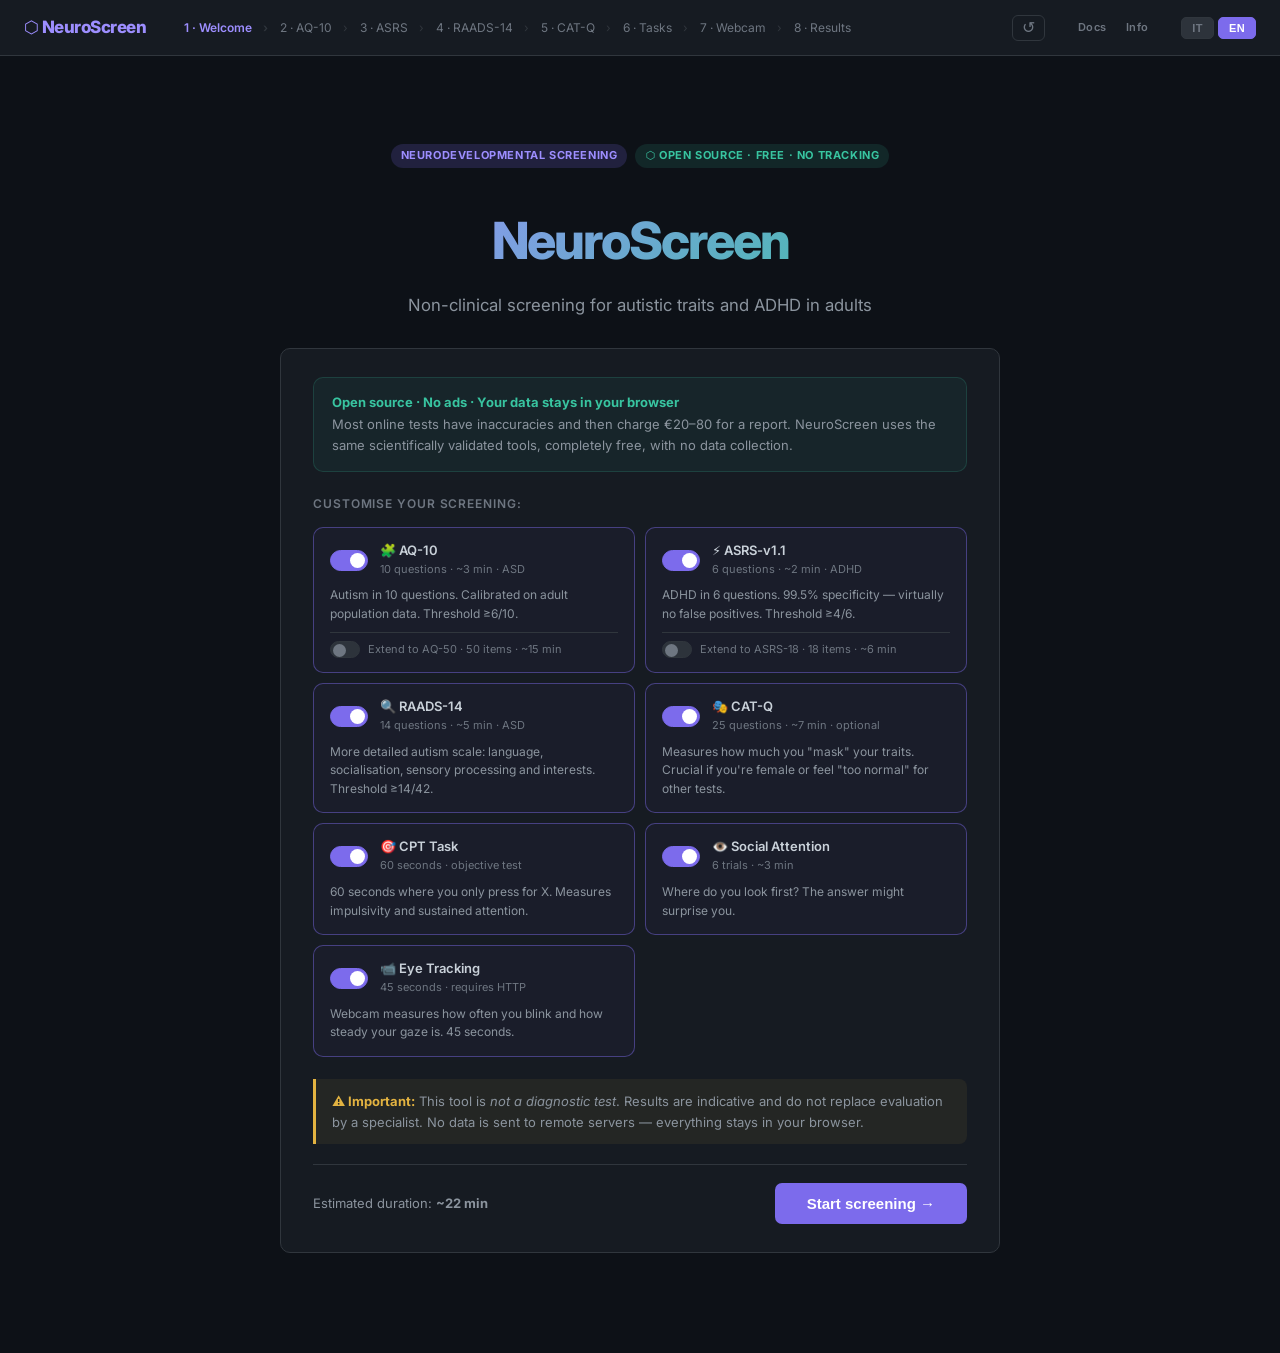
==== commit 87fff8f5: "refactor: per-test extended toggles (AQ-50, ASRS-18) inside each card Replace the single global exte" ====
--- a/index.html
+++ b/index.html
@@ -53,17 +53,6 @@
 
       <h3 class="section-label" id="wlc-select-title">Personalizza lo screening:</h3>
       <div class="test-grid" id="wlc-test-grid"></div>
-
-      <div style="margin-top:8px;padding:10px 14px;border-radius:8px;background:var(--surf2);display:flex;align-items:flex-start;gap:10px">
-        <label class="ts-toggle" style="flex-shrink:0;margin-top:2px">
-          <input type="checkbox" id="sel-extended" onchange="NS.updateDuration()">
-          <span class="ts-slider"></span>
-        </label>
-        <div>
-          <div style="font-size:13px;font-weight:600;color:var(--text1)" id="wlc-ext-label"></div>
-          <div style="font-size:12px;color:var(--text3);margin-top:2px" id="wlc-ext-desc"></div>
-        </div>
-      </div>
 
       <div class="disclaimer" id="wlc-disclaimer"></div>
 
--- a/style.css
+++ b/style.css
@@ -278,6 +278,15 @@
 }
 .ts-toggle input:checked + .ts-slider              { background: var(--primary); border-color: var(--primary); }
 .ts-toggle input:checked + .ts-slider::before      { transform: translateX(17px); background: #fff; }
+/* Extended-mode toggle: smaller + amber */
+.ts-toggle-sm { width: 30px; height: 17px; }
+.ts-toggle-sm .ts-slider { border-radius: 17px; }
+.ts-toggle-sm .ts-slider::before { height: 13px; width: 13px; }
+.ts-toggle-sm input:checked + .ts-slider::before { transform: translateX(13px); }
+.ts-toggle-ext input:checked + .ts-slider { background: var(--warn); border-color: var(--warn); }
+/* Extended row inside a test card */
+.test-card-ext { display: flex; align-items: center; gap: 8px; margin-top: 8px; padding-top: 8px; border-top: 1px solid var(--border); }
+.test-card-ext-label { font-size: 11px; color: var(--text3); }
 
 /* ── Welcome footer (duration + CTA) ── */
 .wlc-footer {
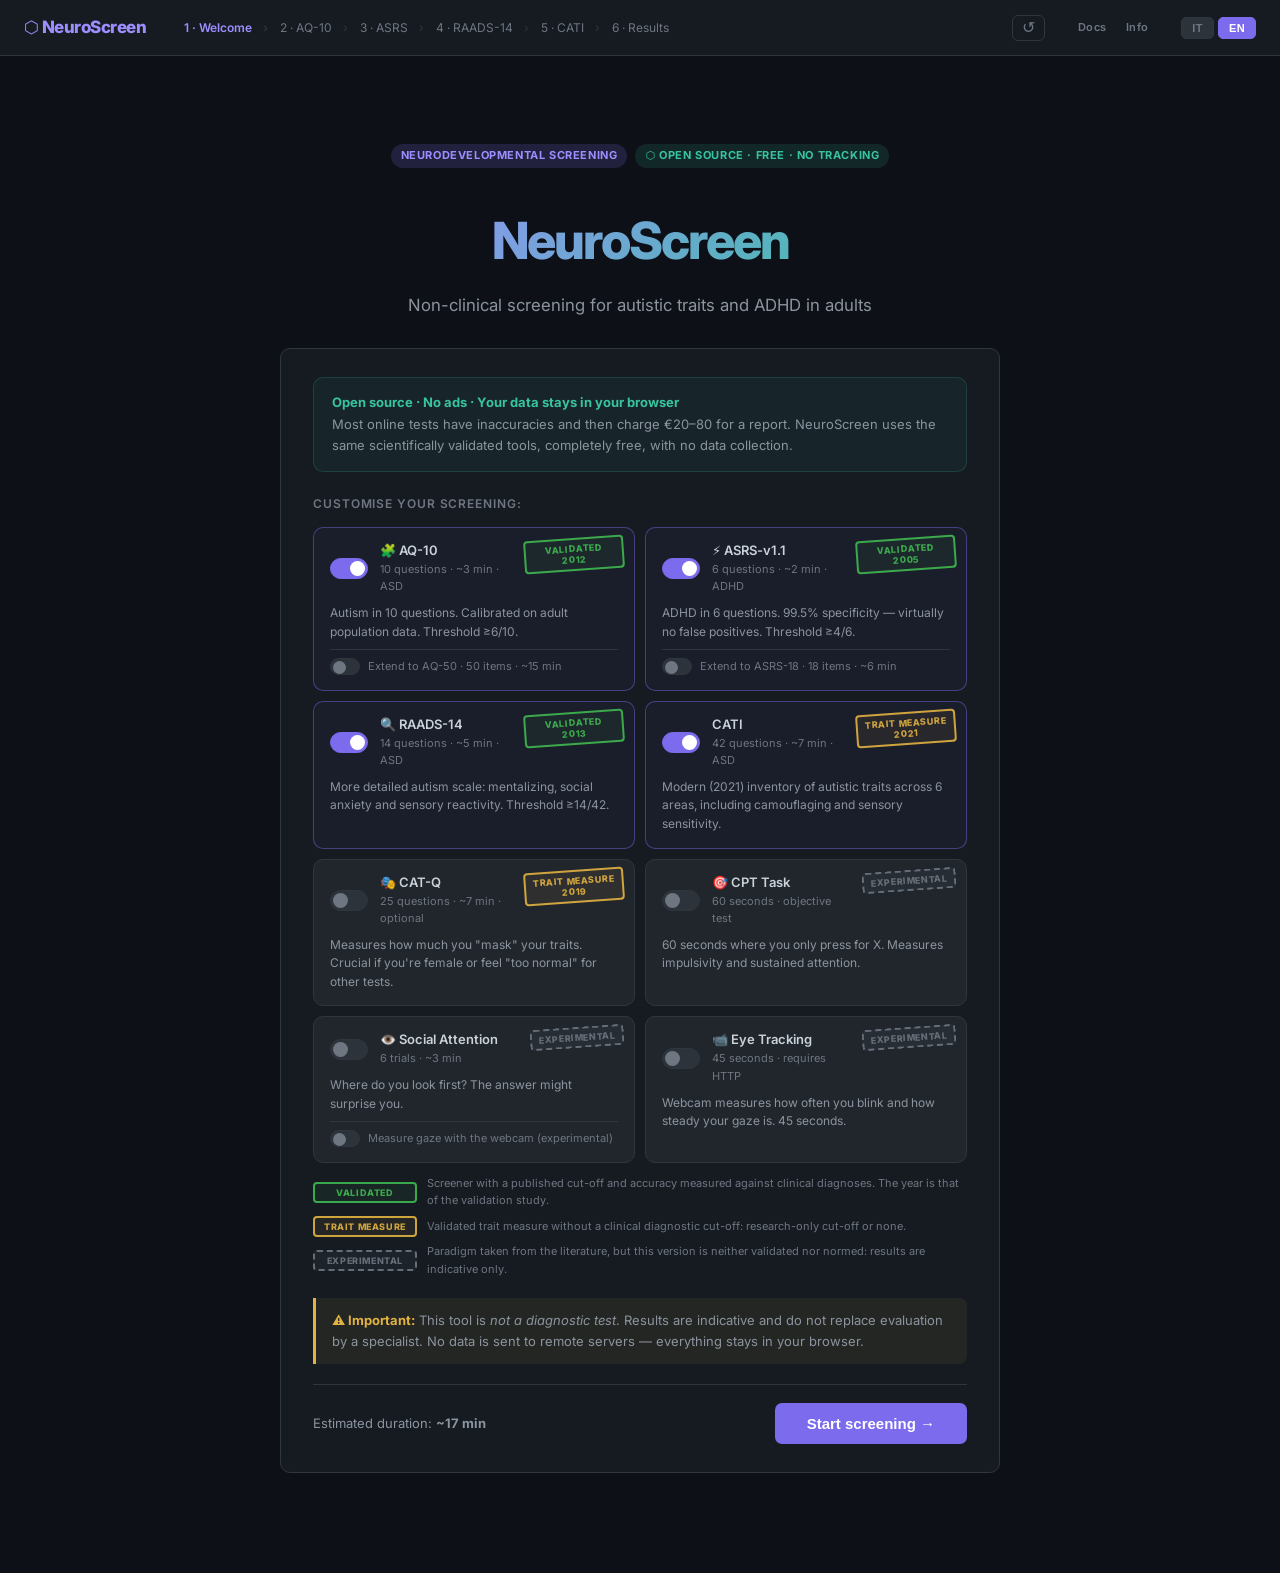
==== commit f8851907: "Add CATI, validation stamps, opt-in experimental tasks, webcam gaze and ASRS continuous score - CATI" ====
--- a/index.html
+++ b/index.html
@@ -18,6 +18,7 @@
     <div class="step-item"        id="step-aq10">2 · AQ-10</div>
     <div class="step-item"        id="step-asrs">3 · ASRS</div>
     <div class="step-item"        id="step-raads14">4 · RAADS-14</div>
+    <div class="step-item"        id="step-cati">5 · CATI</div>
     <div class="step-item"        id="step-catq">5 · CAT-Q</div>
     <div class="step-item"        id="step-tasks">6 · Task</div>
     <div class="step-item"        id="step-webcam">7 · Webcam</div>
@@ -53,6 +54,7 @@
 
       <h3 class="section-label" id="wlc-select-title">Personalizza lo screening:</h3>
       <div class="test-grid" id="wlc-test-grid"></div>
+      <div class="stamp-legend" id="wlc-stamp-legend"></div>
 
       <div class="disclaimer" id="wlc-disclaimer"></div>
 
@@ -121,6 +123,26 @@
       <div class="q-nav">
         <button class="btn btn-outline" id="raads14-prev" onclick="NS.raads14Prev()">← Indietro</button>
         <button class="btn btn-primary" id="raads14-next" onclick="NS.raads14Next()" disabled>Avanti →</button>
+      </div>
+    </div>
+  </section>
+
+  <!-- ═══════════════ CATI ═══════════════ -->
+  <section id="screen-cati" class="screen">
+    <div class="card">
+      <span class="badge badge-purple" id="cati-badge">CATI · Comprehensive Autistic Trait Inventory</span>
+      <div class="q-header">
+        <h2 id="cati-num-label"></h2>
+        <div class="progress-track">
+          <div class="progress-fill" id="cati-bar" style="width:0%"></div>
+        </div>
+      </div>
+      <div id="cati-note"></div>
+      <div class="question-text" id="cati-text"></div>
+      <div class="options-list"  id="cati-opts"></div>
+      <div class="q-nav">
+        <button class="btn btn-outline" id="cati-prev" onclick="NS.catiPrev()">&larr;</button>
+        <button class="btn btn-primary" id="cati-next" onclick="NS.catiNext()" disabled>&rarr;</button>
       </div>
     </div>
   </section>
@@ -176,10 +198,12 @@
 <script src="js/aq10.js"></script>
 <script src="js/asrs.js"></script>
 <script src="js/raads.js"></script>
+<script src="js/cati.js"></script>
 <script src="js/catq.js"></script>
 <script src="js/cpt.js"></script>
 <script src="js/social.js"></script>
 <script src="js/webcam.js"></script>
+<script src="js/gaze.js"></script>
 <script src="js/refs.js"></script>
 <script src="js/results.js"></script>
 <script src="js/storage.js"></script>
--- a/style.css
+++ b/style.css
@@ -502,20 +502,39 @@
   border-radius: 3px;
 }
 
+.face-arena {
+  position: relative;
+  width: 100%;
+  height: 330px;
+  display: flex;
+  align-items: center;
+  justify-content: center;
+  overflow: hidden;
+  background: var(--surf2);
+  border-radius: var(--radius);
+  margin: 12px 0 16px;
+}
+
 .face-wrap {
-  display: flex;
-  justify-content: center;
-  margin: 16px 0;
+  display: inline-flex;
   position: relative;
 }
 
 #face-overlay {
   position: absolute;
   inset: 0;
-  background: var(--surf);
+  background: var(--surf2);
   border-radius: 12px;
   transition: opacity .12s ease;
   pointer-events: none;
+}
+
+.face-photo {
+  width: 220px;
+  height: 270px;
+  object-fit: cover;
+  border-radius: 8px;
+  display: block;
 }
 
 .face-regions {
@@ -743,7 +762,7 @@
 .likert-btn.sel   { border-color: var(--warn); background: rgba(227,179,65,.15); color: var(--warn); }
 
 /* ── Results 4-column grid ── */
-.result-grid-4 { grid-template-columns: repeat(4, 1fr); }
+.result-grid-4 { grid-template-columns: repeat(auto-fit, minmax(150px, 1fr)); }
 
 /* ── Print / export ── */
 .actions-row { display: flex; gap: 12px; flex-wrap: wrap; margin-top: 24px; }
@@ -938,3 +957,67 @@
   margin: 20px auto;
 }
 @keyframes spin { to { transform: rotate(360deg); } }
+
+/* ── Gaze calibration (WebGazer) ── */
+.gaze-calib {
+  position: fixed;
+  inset: 0;
+  z-index: 9000;
+  background: var(--bg, #0d1117);
+}
+.gaze-calib-text {
+  position: absolute;
+  top: 40%;
+  left: 50%;
+  transform: translate(-50%, -50%);
+  max-width: 520px;
+  width: 80%;
+  text-align: center;
+  font-size: 14px;
+  color: var(--text2);
+  pointer-events: none;
+}
+.gaze-dot {
+  position: absolute;
+  width: 26px;
+  height: 26px;
+  margin: -13px 0 0 -13px;
+  border-radius: 50%;
+  border: 3px solid var(--warn);
+  background: var(--danger, #e5534b);
+  cursor: pointer;
+  padding: 0;
+}
+.gaze-dot-target { cursor: default; animation: gazePulse 1s ease-in-out infinite; }
+@keyframes gazePulse { 50% { transform: scale(.7); } }
+.face-arena-gaze { height: 520px; }
+.gaze-intro { text-align: center; padding: 12px 0; }
+
+/* ── Validation stamps on test cards ── */
+.test-card { position: relative; }
+.test-card-header { padding-right: 108px; }
+.test-stamp {
+  position: absolute;
+  top: 10px;
+  right: 10px;
+  max-width: 100px;
+  padding: 3px 7px;
+  border: 2px solid currentColor;
+  border-radius: 4px;
+  font-size: 9px;
+  font-weight: 800;
+  letter-spacing: .6px;
+  line-height: 1.25;
+  text-align: center;
+  text-transform: uppercase;
+  transform: rotate(-4deg);
+  opacity: .9;
+  cursor: help;
+  user-select: none;
+}
+.test-stamp-inline { position: static; transform: none; flex-shrink: 0; min-width: 104px; }
+.stamp-valid { color: var(--teal);  background: rgba(63, 185, 80, .08); }
+.stamp-trait { color: var(--warn);  background: rgba(227, 179, 65, .08); }
+.stamp-exp   { color: var(--text3); background: rgba(110, 118, 129, .10); border-style: dashed; }
+.stamp-legend { display: grid; gap: 6px; margin: -10px 0 20px; font-size: 11px; color: var(--text3); }
+.stamp-legend-row { display: flex; align-items: center; gap: 10px; }
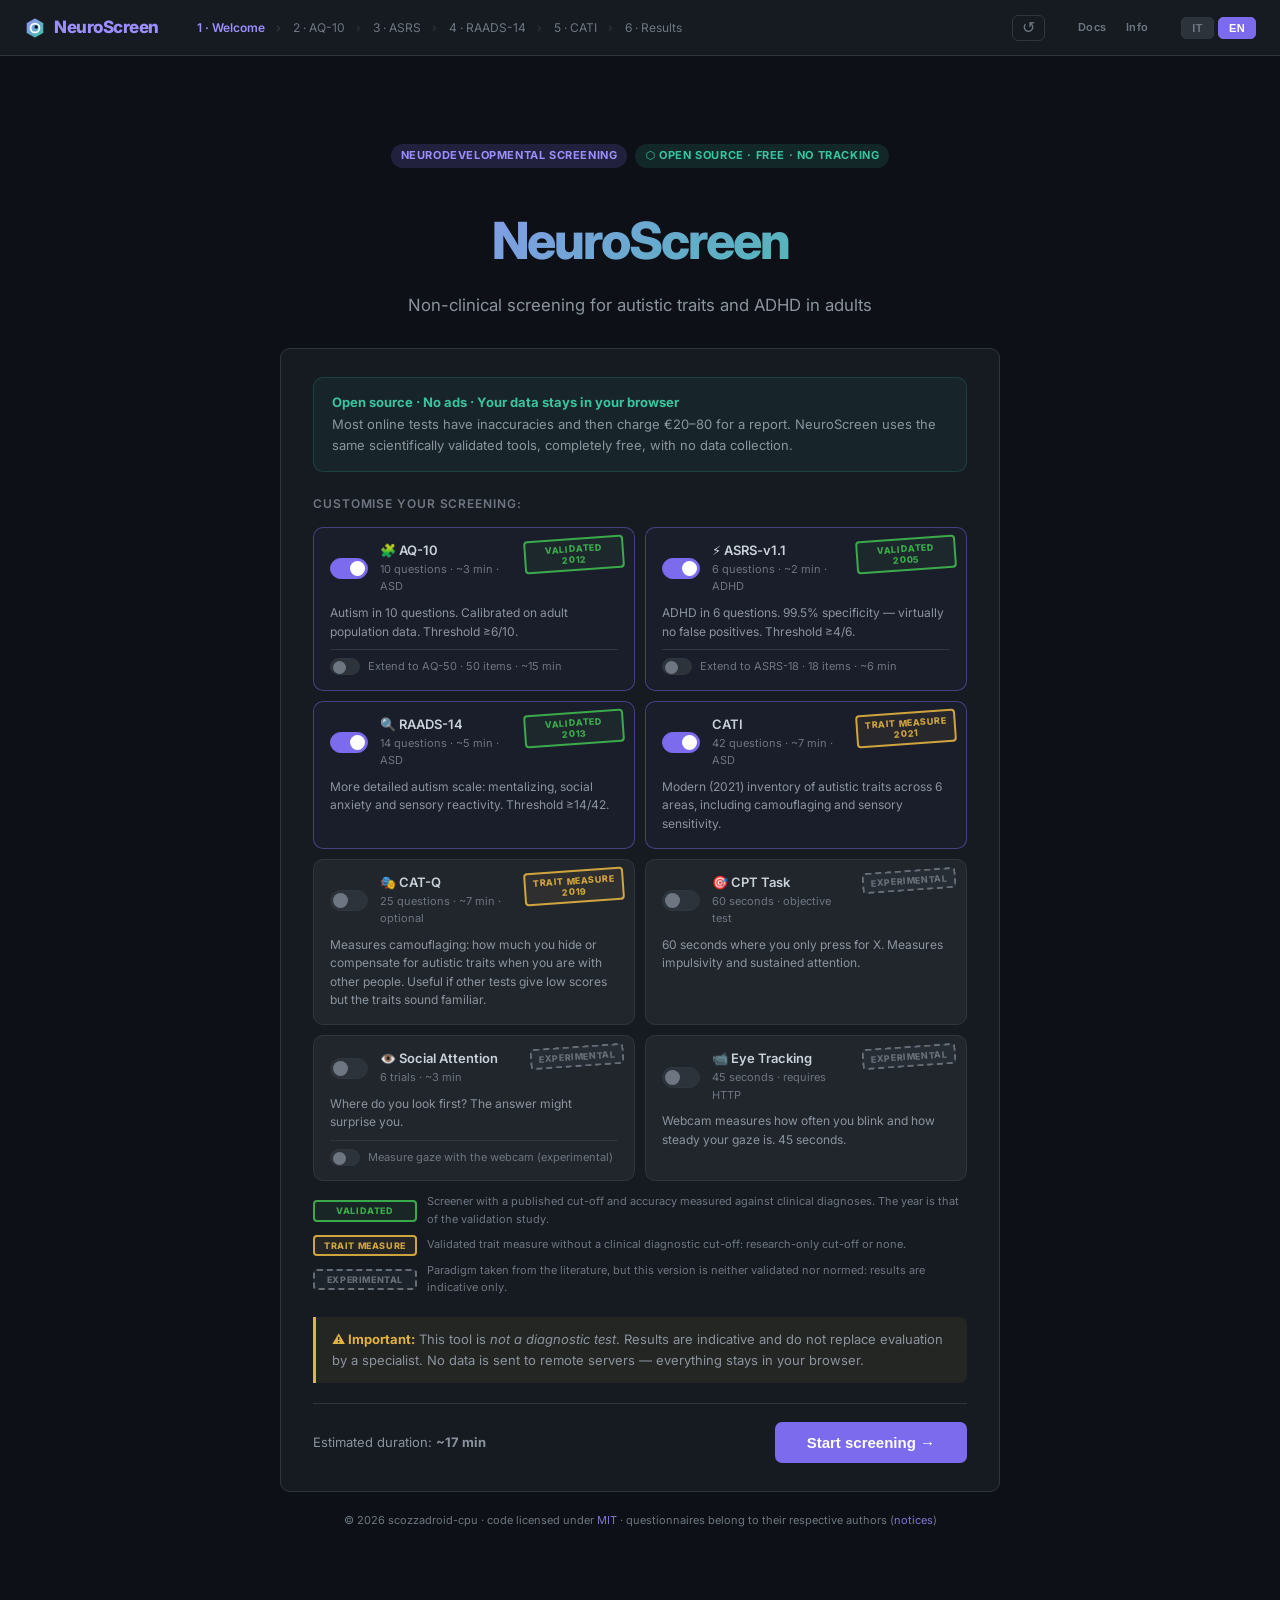
==== commit a49f54e9: "Stamp hover notes, logo and icons, MIT licence and third-party notices - Per-test validation notes o" ====
--- a/index.html
+++ b/index.html
@@ -3,6 +3,11 @@
 <head>
   <meta charset="UTF-8">
   <meta name="viewport" content="width=device-width, initial-scale=1.0">
+  <link rel="icon" href="favicon.ico" sizes="32x32">
+  <link rel="icon" href="img/icons/icon.svg" type="image/svg+xml">
+  <link rel="apple-touch-icon" href="img/icons/apple-touch-icon.png">
+  <link rel="manifest" href="site.webmanifest">
+  <meta name="theme-color" content="#0d1117">
   <title>NeuroScreen — Screening ASD & ADHD</title>
   <link rel="preconnect" href="https://fonts.googleapis.com">
   <link rel="preconnect" href="https://fonts.gstatic.com" crossorigin>
@@ -12,7 +17,7 @@
 <body>
 
 <header>
-  <div class="logo">⬡ NeuroScreen</div>
+  <div class="logo"><img class="logo-mark" src="img/icons/icon.svg" alt="" width="22" height="22">NeuroScreen</div>
   <nav id="steps">
     <div class="step-item active" id="step-welcome">1 · Benvenuto</div>
     <div class="step-item"        id="step-aq10">2 · AQ-10</div>
@@ -65,6 +70,7 @@
         </button>
       </div>
     </div>
+    <p class="wlc-copyright" id="wlc-copyright"></p>
 
   </section>
 
--- a/style.css
+++ b/style.css
@@ -996,10 +996,16 @@
 /* ── Validation stamps on test cards ── */
 .test-card { position: relative; }
 .test-card-header { padding-right: 108px; }
-.test-stamp {
+.test-stamp-wrap {
   position: absolute;
   top: 10px;
   right: 10px;
+  z-index: 5;
+}
+.test-stamp-wrap:hover,
+.test-stamp-wrap:focus-within { z-index: 60; }
+.test-stamp {
+  display: block;
   max-width: 100px;
   padding: 3px 7px;
   border: 2px solid currentColor;
@@ -1021,3 +1027,50 @@
 .stamp-exp   { color: var(--text3); background: rgba(110, 118, 129, .10); border-style: dashed; }
 .stamp-legend { display: grid; gap: 6px; margin: -10px 0 20px; font-size: 11px; color: var(--text3); }
 .stamp-legend-row { display: flex; align-items: center; gap: 10px; }
+
+/* Hover / focus note under each stamp */
+.stamp-note {
+  position: absolute;
+  top: calc(100% + 8px);
+  right: 0;
+  width: min(290px, 80vw);
+  padding: 10px 12px;
+  background: var(--surf3);
+  border: 1px solid var(--border);
+  border-radius: 8px;
+  box-shadow: 0 8px 24px rgba(0, 0, 0, .45);
+  font-size: 11.5px;
+  line-height: 1.5;
+  color: var(--text2);
+  text-align: left;
+  opacity: 0;
+  visibility: hidden;
+  transform: translateY(-4px);
+  transition: opacity .12s ease, transform .12s ease, visibility .12s;
+  pointer-events: none;
+}
+.test-stamp-wrap:hover .stamp-note,
+.test-stamp-wrap:focus-within .stamp-note {
+  opacity: 1;
+  visibility: visible;
+  transform: none;
+}
+.stamp-note-kind {
+  display: block;
+  margin-bottom: 4px;
+  font-size: 10px;
+  letter-spacing: .6px;
+  text-transform: uppercase;
+  background: none;
+}
+.stamp-note-text { display: block; }
+
+/* ── Header logo mark ── */
+.logo { display: inline-flex; align-items: center; gap: 8px; }
+.logo-mark { width: 22px; height: 22px; flex-shrink: 0; }
+@media (max-width: 600px) { .logo-mark { width: 18px; height: 18px; } }
+.wlc-copyright { text-align: center; font-size: 11px; color: var(--text3); margin: 14px 0 28px; }
+/* Lift the whole card while its note is open: dimmed (unchecked) cards form their own stacking context */
+.test-card:has(.test-stamp-wrap:hover),
+.test-card:has(.test-stamp-wrap:focus-within) { z-index: 30; }
+.wlc-copyright a, footer p a { margin: 0; padding: 0; }
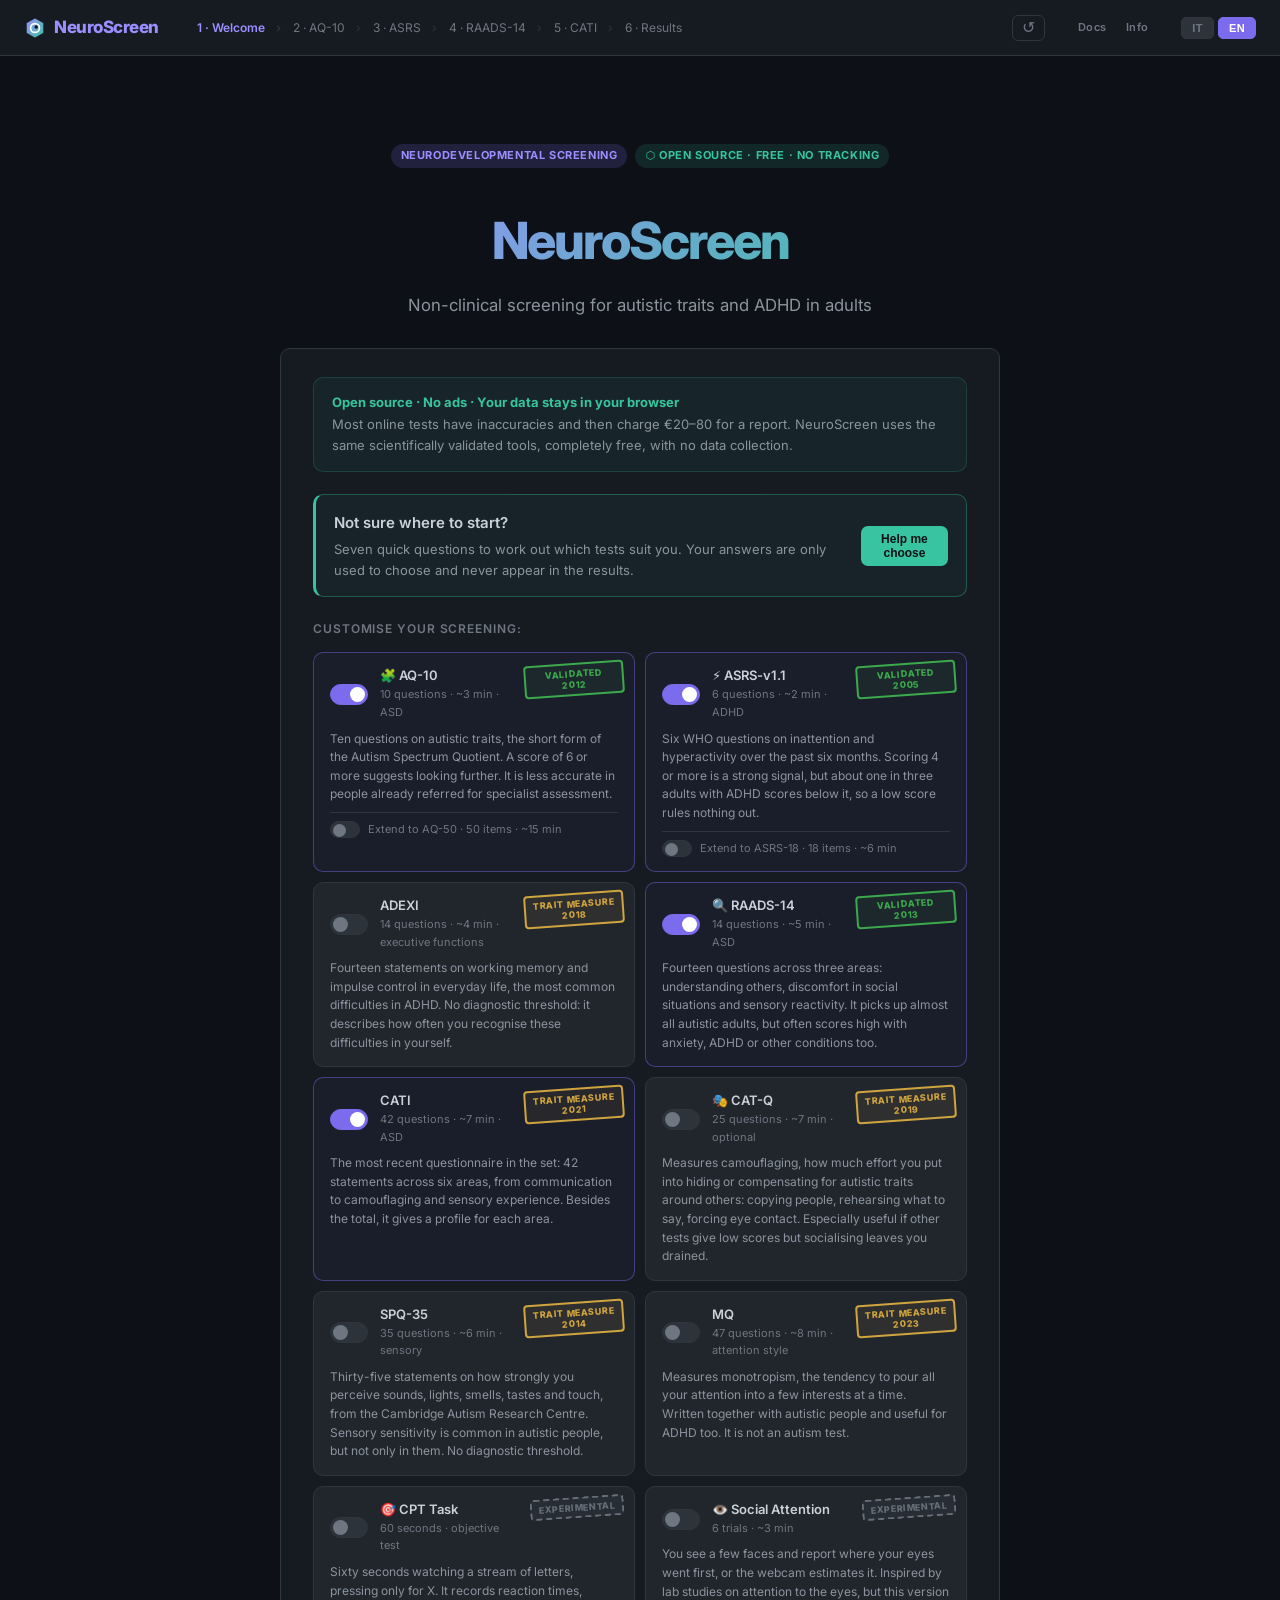
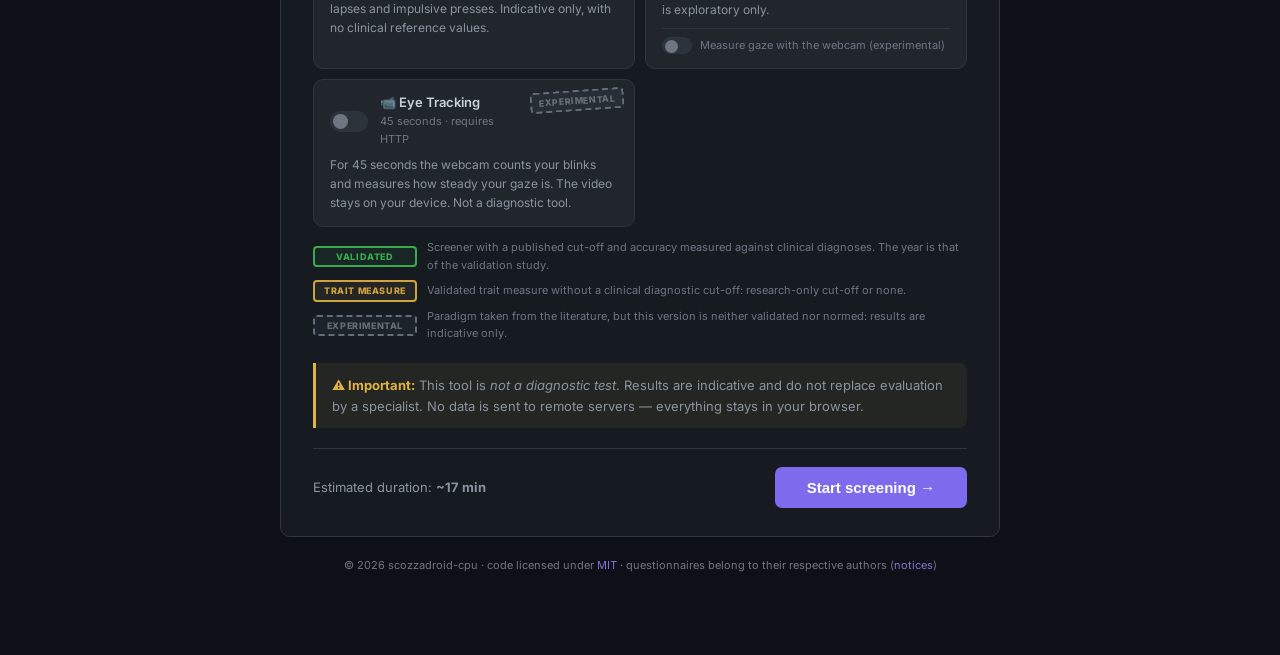
==== commit f0f5a746: "Add ADEXI, SPQ-35, Monotropism Questionnaire and initial test guide" ====
--- a/index.html
+++ b/index.html
@@ -22,9 +22,12 @@
     <div class="step-item active" id="step-welcome">1 · Benvenuto</div>
     <div class="step-item"        id="step-aq10">2 · AQ-10</div>
     <div class="step-item"        id="step-asrs">3 · ASRS</div>
+    <div class="step-item"        id="step-adexi">ADEXI</div>
     <div class="step-item"        id="step-raads14">4 · RAADS-14</div>
     <div class="step-item"        id="step-cati">5 · CATI</div>
     <div class="step-item"        id="step-catq">5 · CAT-Q</div>
+    <div class="step-item"        id="step-spq">SPQ</div>
+    <div class="step-item"        id="step-mq">MQ</div>
     <div class="step-item"        id="step-tasks">6 · Task</div>
     <div class="step-item"        id="step-webcam">7 · Webcam</div>
     <div class="step-item"        id="step-results">8 · Risultati</div>
@@ -57,6 +60,8 @@
     <div class="card">
       <div class="oss-notice" id="wlc-oss"></div>
 
+      <div id="wlc-guide"></div>
+
       <h3 class="section-label" id="wlc-select-title">Personalizza lo screening:</h3>
       <div class="test-grid" id="wlc-test-grid"></div>
       <div class="stamp-legend" id="wlc-stamp-legend"></div>
@@ -113,6 +118,9 @@
     </div>
   </section>
 
+  <!-- ═══════════════ ADEXI (rendered by likert.js) ═══════════════ -->
+  <section id="screen-adexi" class="screen"></section>
+
   <!-- ═══════════════ RAADS-14 ═══════════════ -->
   <section id="screen-raads14" class="screen">
     <div class="card">
@@ -175,6 +183,10 @@
       </div>
     </div>
   </section>
+
+  <!-- ═══════════════ SPQ-35 and MQ (rendered by likert.js) ═══════════════ -->
+  <section id="screen-spq" class="screen"></section>
+  <section id="screen-mq" class="screen"></section>
 
   <!-- ═══════════════ TASKS ═══════════════ -->
   <section id="screen-tasks" class="screen">
@@ -197,6 +209,7 @@
 <script src="js/lang.js"></script>
 <script src="js/ui.js"></script>
 <script src="js/data.js"></script>
+<script src="js/data-extra.js"></script>
 <script src="js/state.js"></script>
 <script src="js/scoring.js"></script>
 <script src="js/nav.js"></script>
@@ -206,6 +219,8 @@
 <script src="js/raads.js"></script>
 <script src="js/cati.js"></script>
 <script src="js/catq.js"></script>
+<script src="js/likert.js"></script>
+<script src="js/guide.js"></script>
 <script src="js/cpt.js"></script>
 <script src="js/social.js"></script>
 <script src="js/webcam.js"></script>
--- a/style.css
+++ b/style.css
@@ -1074,3 +1074,38 @@
 .test-card:has(.test-stamp-wrap:hover),
 .test-card:has(.test-stamp-wrap:focus-within) { z-index: 30; }
 .wlc-copyright a, footer p a { margin: 0; padding: 0; }
+
+/* ── Initial guide (welcome screen) ───────────────────── */
+.guide-box {
+  border: 1px solid rgba(56,196,160,.35);
+  border-left: 3px solid var(--teal2);
+  border-radius: var(--radius);
+  padding: 16px 18px;
+  margin-bottom: 22px;
+  background: rgba(56,196,160,.05);
+}
+.guide-closed { display: flex; align-items: center; justify-content: space-between; gap: 16px; }
+.guide-title  { font-weight: 600; font-size: 15px; color: var(--text); }
+.guide-sub    { font-size: 13px; color: var(--text2); margin-top: 4px; }
+.guide-head   { display: flex; align-items: baseline; justify-content: space-between; gap: 12px; margin-bottom: 10px; }
+.guide-count  { font-size: 12px; color: var(--text3); }
+.guide-q      { font-size: 15px; color: var(--text); margin: 14px 0 12px; line-height: 1.5; }
+.guide-opts   { display: flex; flex-direction: column; gap: 8px; margin-bottom: 10px; }
+.guide-link   { background: none; border: none; color: var(--teal2); font-size: 12px; cursor: pointer; padding: 4px 0; }
+.guide-link:hover, .guide-link:focus-visible { text-decoration: underline; }
+.guide-list   { list-style: none; margin: 12px 0 0; padding: 0; display: flex; flex-direction: column; gap: 10px; }
+.guide-list li { font-size: 14px; color: var(--text); line-height: 1.45; }
+.guide-min    { font-size: 12px; color: var(--text3); margin-left: 6px; }
+.guide-why    { font-size: 13px; color: var(--text2); }
+.guide-later-title { font-size: 12px; color: var(--text3); margin-top: 16px; }
+.guide-list-later li { opacity: .75; }
+.guide-note   { font-size: 12px; color: var(--text3); margin-top: 14px; }
+.guide-actions { display: flex; gap: 10px; flex-wrap: wrap; margin-top: 12px; }
+@media (max-width: 600px) {
+  .guide-closed { flex-direction: column; align-items: flex-start; }
+}
+
+/* Trait measures have no threshold, so their chip is neutral */
+.chip-neutral { background: rgba(110,118,129,.18); color: var(--text2); }
+/* MQ "not applicable" is set apart from the agreement scale */
+.opt-btn.opt-na { margin-top: 6px; font-style: italic; }
